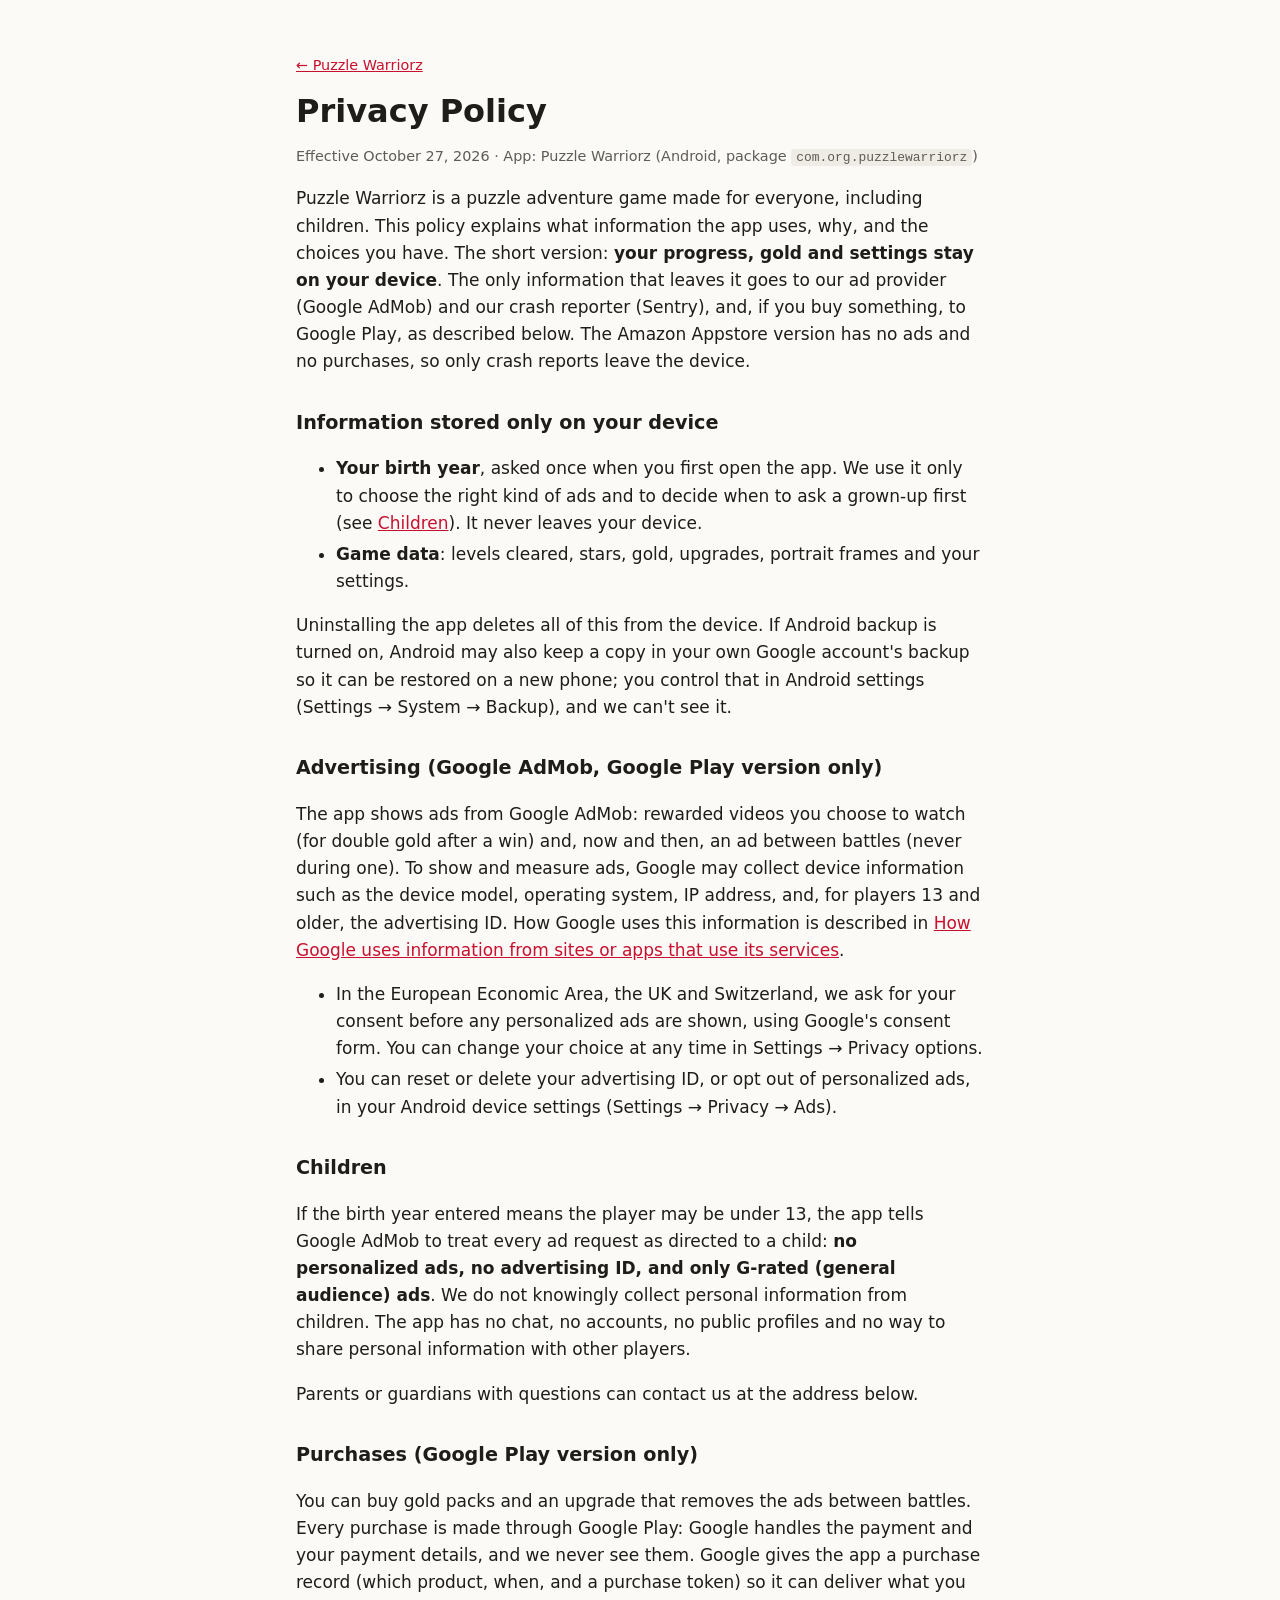
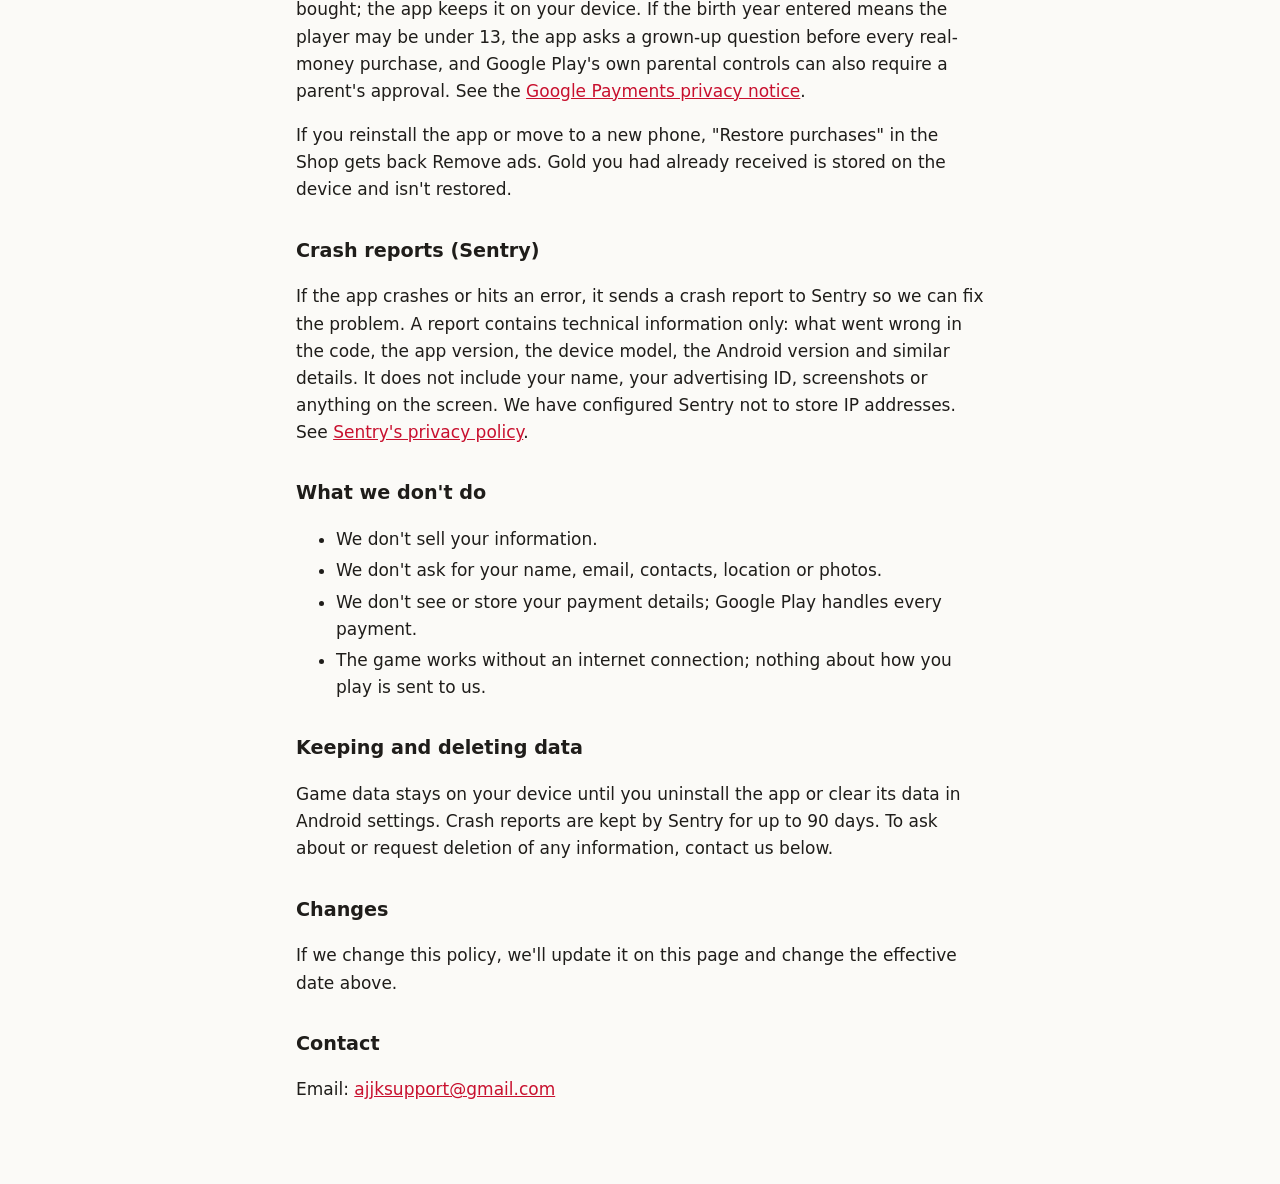
==== privacy.html @ a775af3b "Add Puzzle Warriorz support site: home, privacy policy and app-ads.txt Co-Authored-By: Claude Opus 5" ====
<!doctype html>
<html lang="en">
<head>
<meta charset="utf-8">
<meta name="viewport" content="width=device-width, initial-scale=1">
<title>Privacy Policy – Puzzle Warriorz</title>
<link rel="stylesheet" href="style.css">
</head>
<body>
<main>
<p class="back"><a href="./">← Puzzle Warriorz</a></p>
<h1>Privacy Policy</h1>
<p class="meta">Effective October 27, 2026 · App: Puzzle Warriorz (Android, package <code>com.org.puzzlewarriorz</code>)</p>

<p>Puzzle Warriorz is a puzzle adventure game made for everyone, including children. This policy explains
what information the app uses, why, and the choices you have. The short version: <strong>your progress,
gold and settings stay on your device</strong>. The only information that leaves it goes to our ad provider
(Google AdMob) and our crash reporter (Sentry), and, if you buy something, to Google Play, as described
below. The Amazon Appstore version has no ads and no purchases, so only crash reports leave the device.</p>

<h2>Information stored only on your device</h2>
<ul>
  <li><strong>Your birth year</strong>, asked once when you first open the app. We use it only to choose
    the right kind of ads and to decide when to ask a grown-up first (see <a href="#children">Children</a>).
    It never leaves your device.</li>
  <li><strong>Game data</strong>: levels cleared, stars, gold, upgrades, portrait frames and your settings.</li>
</ul>
<p>Uninstalling the app deletes all of this from the device. If Android backup is turned on, Android may also
keep a copy in your own Google account's backup so it can be restored on a new phone; you control that in
Android settings (Settings → System → Backup), and we can't see it.</p>

<h2>Advertising (Google AdMob, Google Play version only)</h2>
<p>The app shows ads from Google AdMob: rewarded videos you choose to watch (for double gold after a win)
and, now and then, an ad between battles (never during one). To show and measure ads, Google may collect
device information such as the device model, operating system, IP address, and, for players 13 and older,
the advertising ID. How Google uses this information is described in
<a href="https://policies.google.com/technologies/partner-sites">How Google uses information from sites
or apps that use its services</a>.</p>
<ul>
  <li>In the European Economic Area, the UK and Switzerland, we ask for your consent before any personalized
    ads are shown, using Google's consent form. You can change your choice at any time in Settings →
    Privacy options.</li>
  <li>You can reset or delete your advertising ID, or opt out of personalized ads, in your Android device
    settings (Settings → Privacy → Ads).</li>
</ul>

<h2 id="children">Children</h2>
<p>If the birth year entered means the player may be under 13, the app tells Google AdMob to treat every
ad request as directed to a child: <strong>no personalized ads, no advertising ID, and only G-rated
(general audience) ads</strong>. We do not knowingly collect personal information from children. The app
has no chat, no accounts, no public profiles and no way to share personal information with other players.</p>
<p>Parents or guardians with questions can contact us at the address below.</p>

<h2>Purchases (Google Play version only)</h2>
<p>You can buy gold packs and an upgrade that removes the ads between battles. Every purchase is made through
Google Play: Google handles the payment and your payment details, and we never see them. Google gives the
app a purchase record (which product, when, and a purchase token) so it can deliver what you bought; the
app keeps it on your device. If the birth year entered means the player may be under 13, the app asks a
grown-up question before every real-money purchase, and Google Play's own parental controls can also
require a parent's approval. See the
<a href="https://payments.google.com/payments/apis-secure/u/0/get_legal_document?ldo=0&amp;ldt=privacynotice">Google
Payments privacy notice</a>.</p>
<p>If you reinstall the app or move to a new phone, "Restore purchases" in the Shop gets back Remove ads.
Gold you had already received is stored on the device and isn't restored.</p>

<h2>Crash reports (Sentry)</h2>
<p>If the app crashes or hits an error, it sends a crash report to Sentry so we can fix the problem. A
report contains technical information only: what went wrong in the code, the app version, the device
model, the Android version and similar details. It does not include your name, your advertising ID,
screenshots or anything on the screen. We have configured Sentry not to store IP addresses. See
<a href="https://sentry.io/privacy/">Sentry's privacy policy</a>.</p>

<h2>What we don't do</h2>
<ul>
  <li>We don't sell your information.</li>
  <li>We don't ask for your name, email, contacts, location or photos.</li>
  <li>We don't see or store your payment details; Google Play handles every payment.</li>
  <li>The game works without an internet connection; nothing about how you play is sent to us.</li>
</ul>

<h2>Keeping and deleting data</h2>
<p>Game data stays on your device until you uninstall the app or clear its data in Android settings.
Crash reports are kept by Sentry for up to 90 days. To ask about or request deletion of any information,
contact us below.</p>

<h2>Changes</h2>
<p>If we change this policy, we'll update it on this page and change the effective date above.</p>

<h2>Contact</h2>
<p>Email: <a href="mailto:ajjksupport@gmail.com">ajjksupport@gmail.com</a></p>
</main>
</body>
</html>
---- style.css ----
:root {
  --bg: #fbfaf7;
  --text: #1f1d1a;
  --muted: #5f5b55;
  --accent: #c8102e;
  --code: #efece6;
}
@media (prefers-color-scheme: dark) {
  :root {
    --bg: #161514;
    --text: #ece9e4;
    --muted: #a8a39b;
    --accent: #ff6b6b;
    --code: #24221f;
  }
}
* { box-sizing: border-box; }
body {
  margin: 0;
  background: var(--bg);
  color: var(--text);
  font: 17px/1.6 system-ui, -apple-system, "Segoe UI", Roboto, sans-serif;
}
main { max-width: 720px; margin: 0 auto; padding: 40px 16px 64px; }
h1 { font-size: 2rem; line-height: 1.2; margin: 0 0 8px; }
h2 { font-size: 1.2rem; margin: 32px 0 8px; }
a { color: var(--accent); }
.meta, .back { color: var(--muted); font-size: 0.9rem; }
.lead { font-size: 1.15rem; }
code { background: var(--code); padding: 1px 5px; border-radius: 4px; font-size: 0.9em; }
li { margin: 4px 0; }
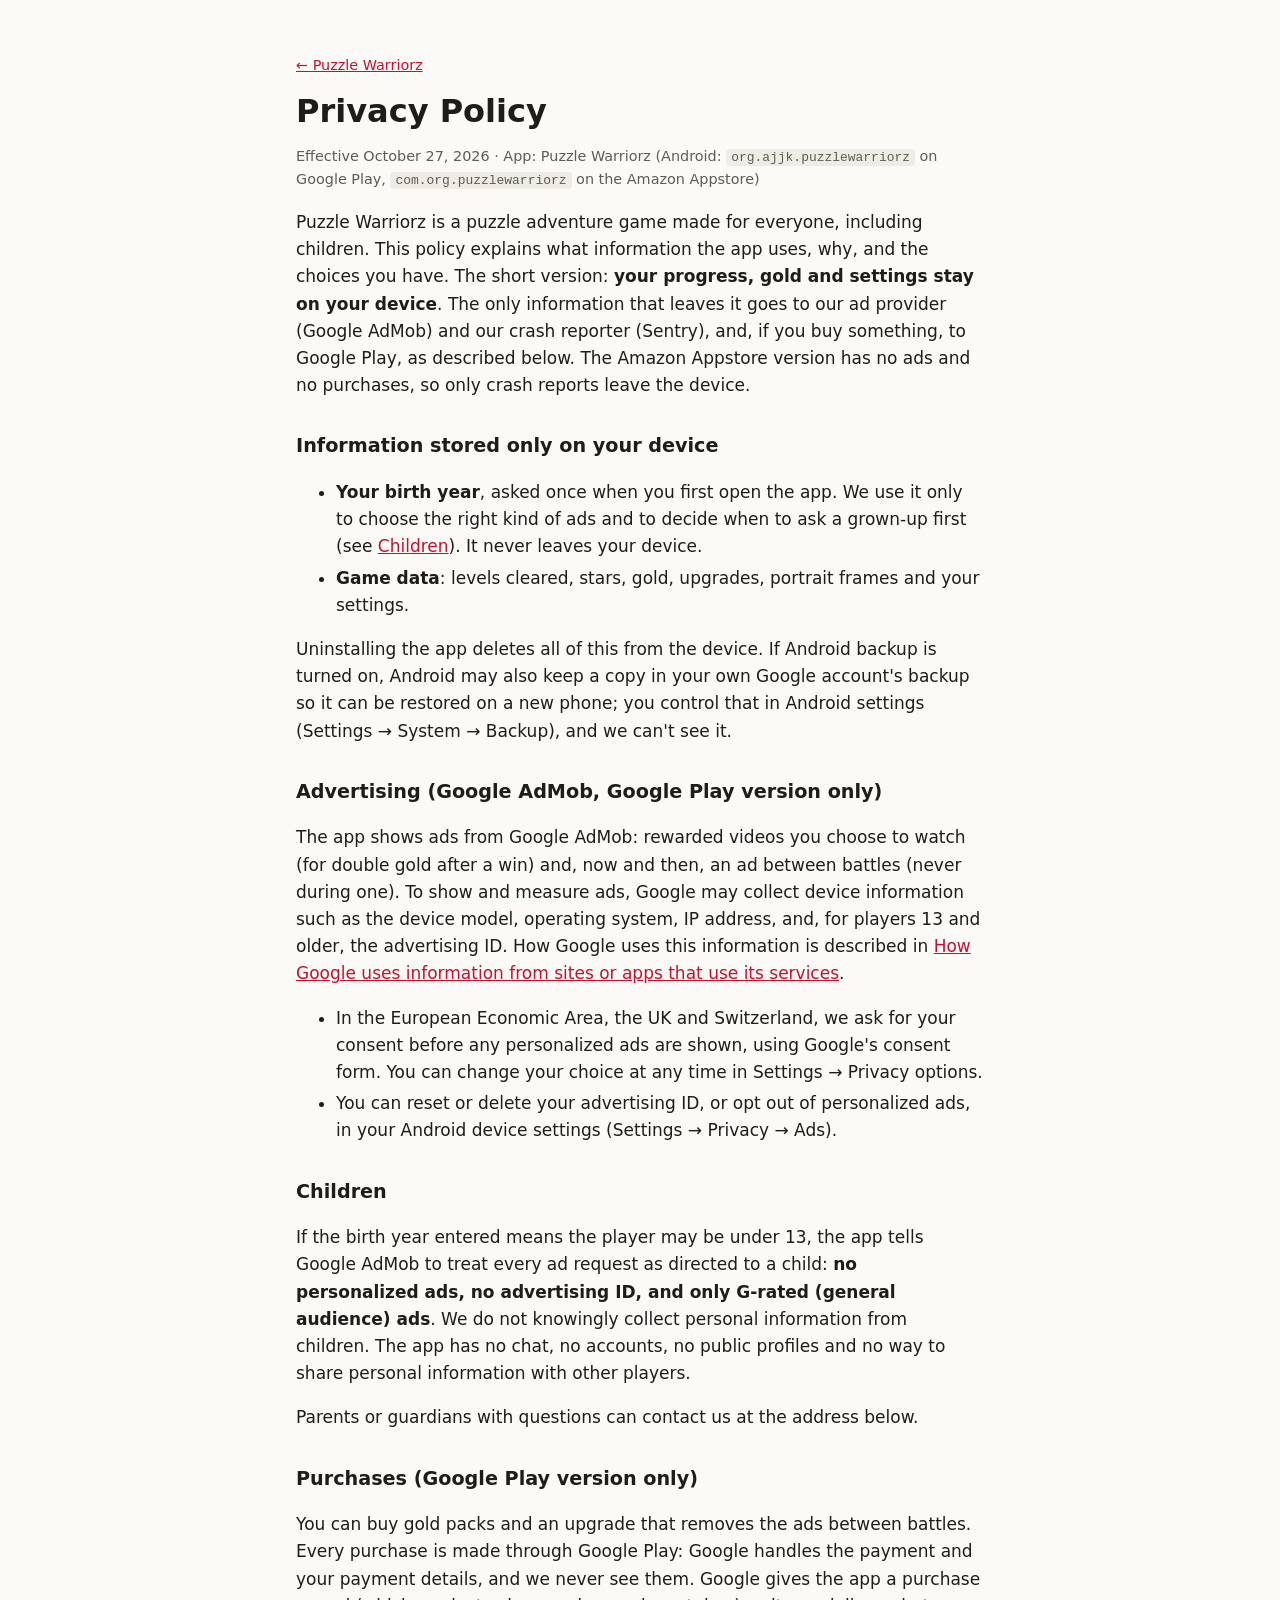
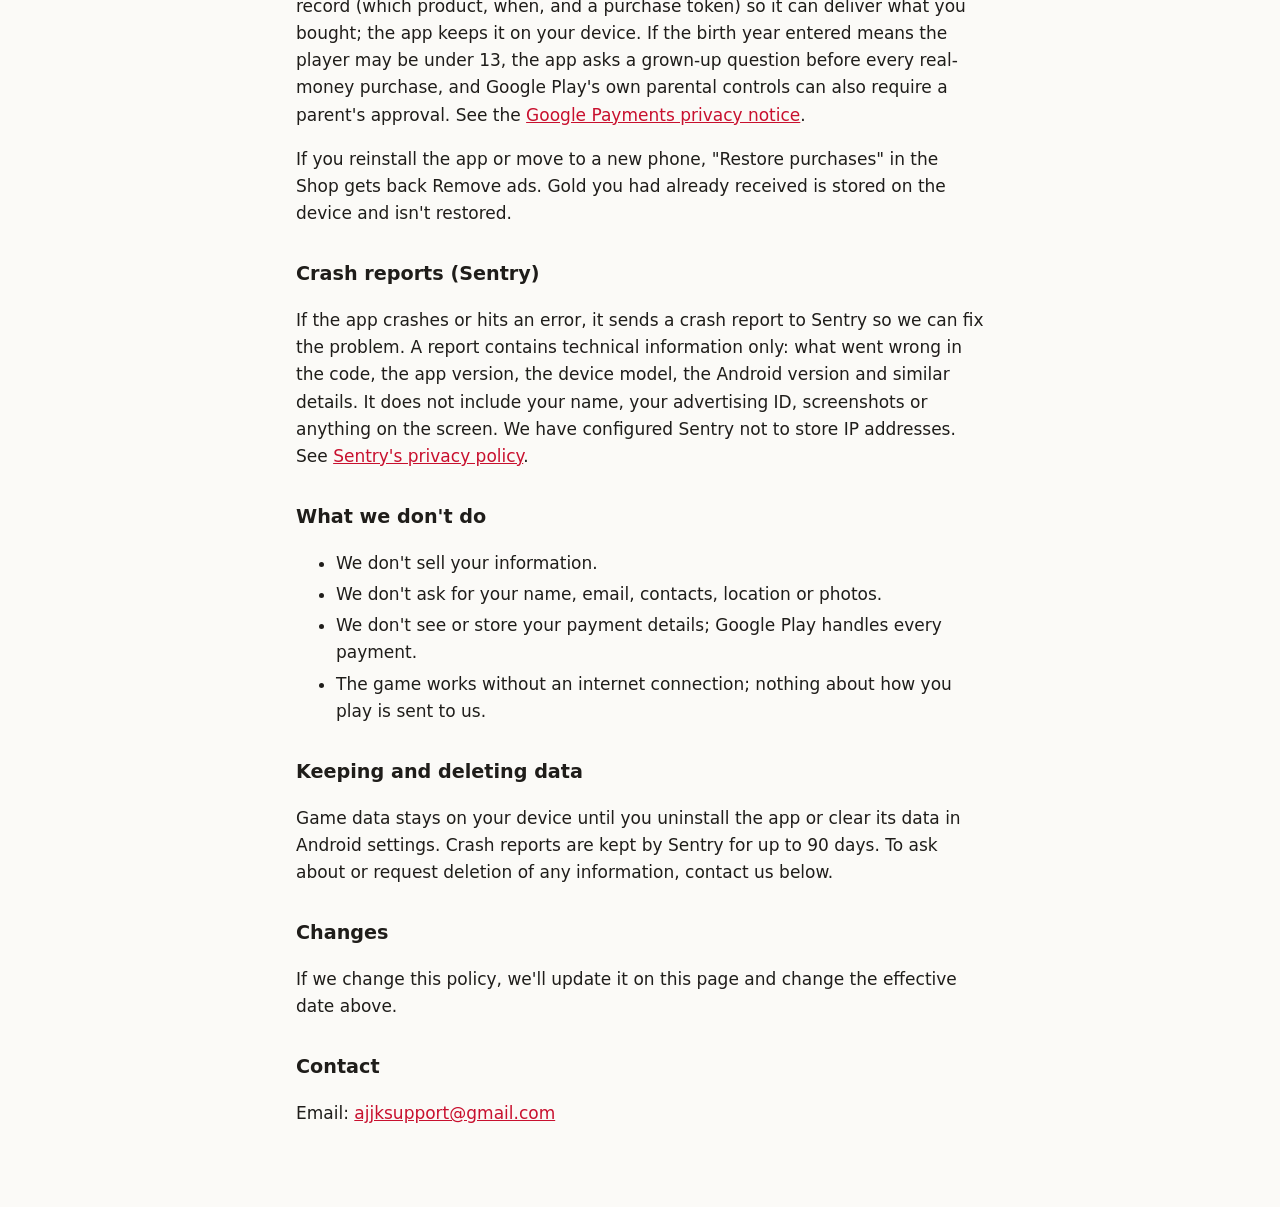
==== commit b83acdc0: "Name the Google Play package in the privacy policy Co-Authored-By: Claude Opus 5.5 <noreply@anthropi" ====
--- a/privacy.html
+++ b/privacy.html
@@ -10,7 +10,7 @@
 <main>
 <p class="back"><a href="./">← Puzzle Warriorz</a></p>
 <h1>Privacy Policy</h1>
-<p class="meta">Effective October 27, 2026 · App: Puzzle Warriorz (Android, package <code>com.org.puzzlewarriorz</code>)</p>
+<p class="meta">Effective October 27, 2026 · App: Puzzle Warriorz (Android: <code>org.ajjk.puzzlewarriorz</code> on Google Play, <code>com.org.puzzlewarriorz</code> on the Amazon Appstore)</p>
 
 <p>Puzzle Warriorz is a puzzle adventure game made for everyone, including children. This policy explains
 what information the app uses, why, and the choices you have. The short version: <strong>your progress,
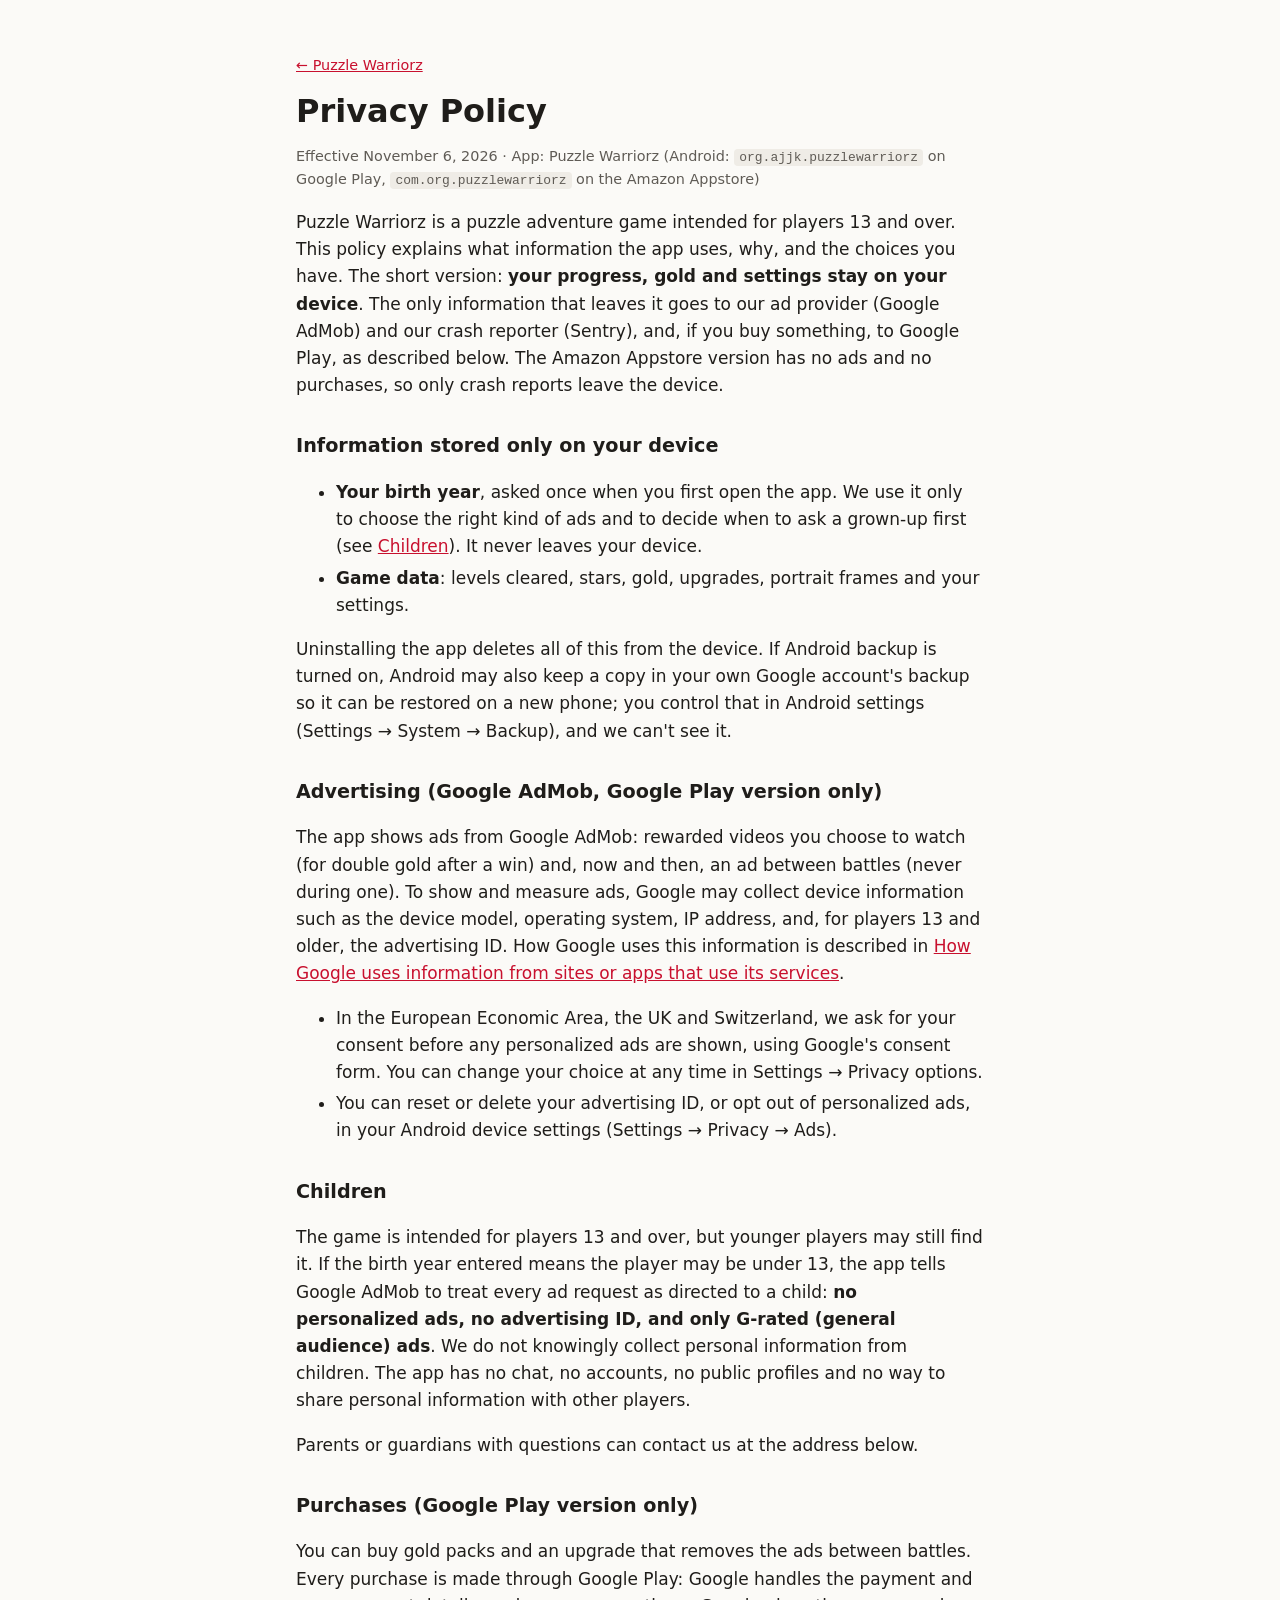
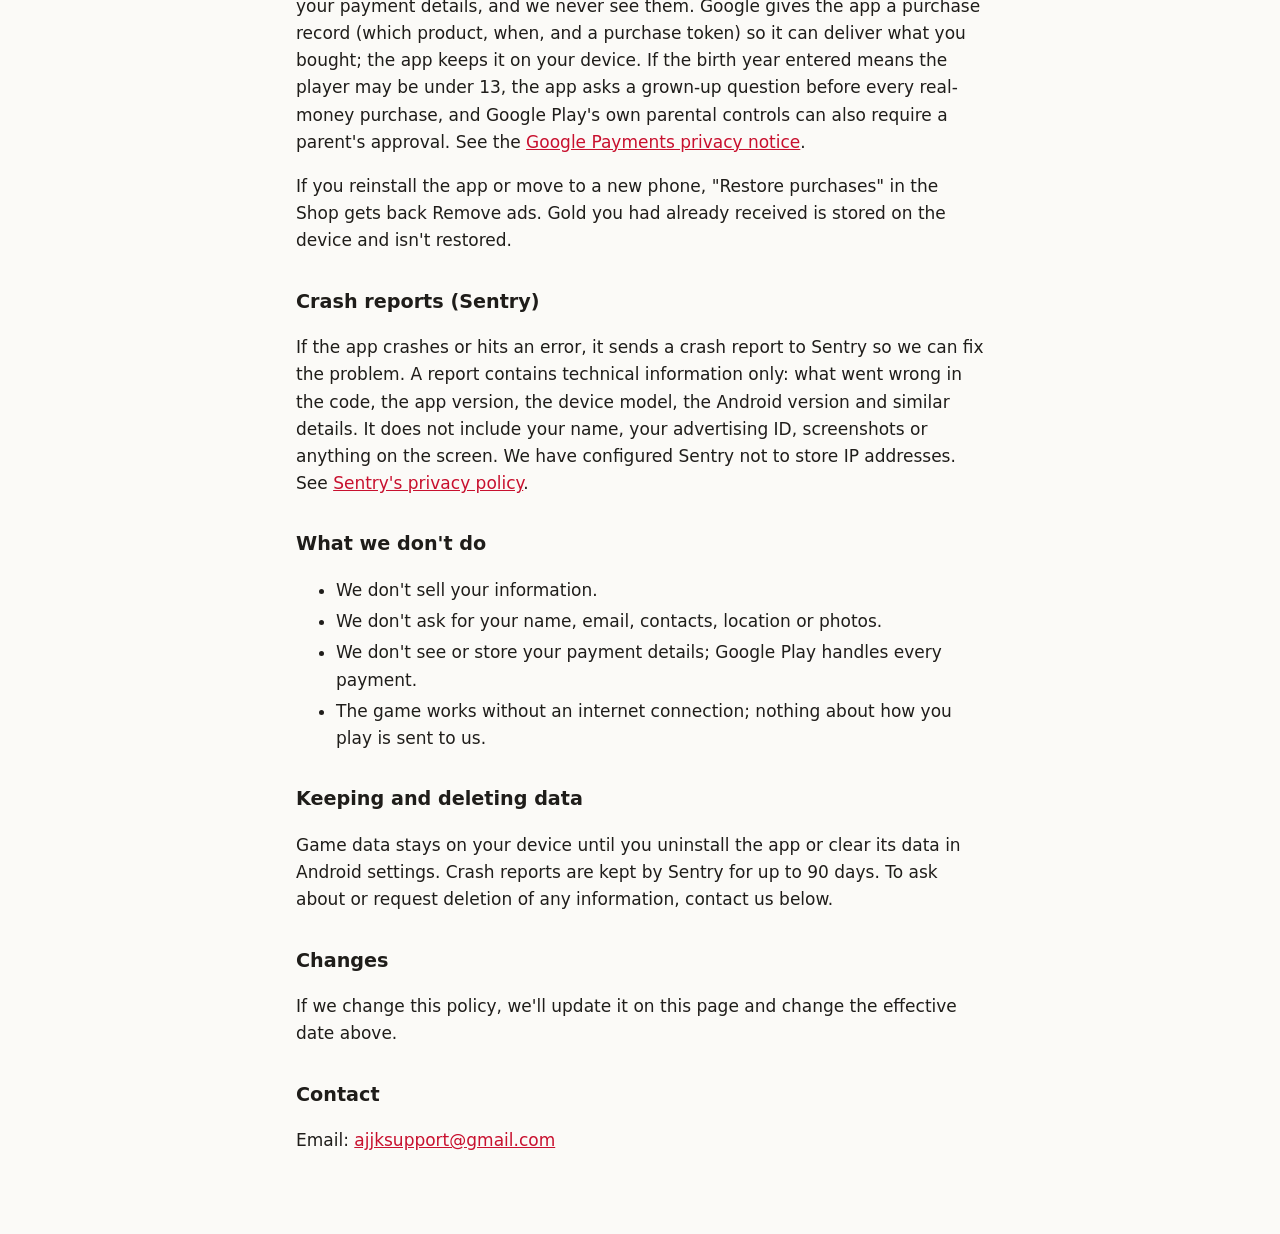
==== commit 56ed8540: "State in the privacy policy that the game is for players 13 and over Co-Authored-By: Claude Opus 5.5" ====
--- a/privacy.html
+++ b/privacy.html
@@ -10,9 +10,9 @@
 <main>
 <p class="back"><a href="./">← Puzzle Warriorz</a></p>
 <h1>Privacy Policy</h1>
-<p class="meta">Effective October 27, 2026 · App: Puzzle Warriorz (Android: <code>org.ajjk.puzzlewarriorz</code> on Google Play, <code>com.org.puzzlewarriorz</code> on the Amazon Appstore)</p>
+<p class="meta">Effective November 6, 2026 · App: Puzzle Warriorz (Android: <code>org.ajjk.puzzlewarriorz</code> on Google Play, <code>com.org.puzzlewarriorz</code> on the Amazon Appstore)</p>
 
-<p>Puzzle Warriorz is a puzzle adventure game made for everyone, including children. This policy explains
+<p>Puzzle Warriorz is a puzzle adventure game intended for players 13 and over. This policy explains
 what information the app uses, why, and the choices you have. The short version: <strong>your progress,
 gold and settings stay on your device</strong>. The only information that leaves it goes to our ad provider
 (Google AdMob) and our crash reporter (Sentry), and, if you buy something, to Google Play, as described
@@ -45,7 +45,7 @@
 </ul>
 
 <h2 id="children">Children</h2>
-<p>If the birth year entered means the player may be under 13, the app tells Google AdMob to treat every
+<p>The game is intended for players 13 and over, but younger players may still find it. If the birth year entered means the player may be under 13, the app tells Google AdMob to treat every
 ad request as directed to a child: <strong>no personalized ads, no advertising ID, and only G-rated
 (general audience) ads</strong>. We do not knowingly collect personal information from children. The app
 has no chat, no accounts, no public profiles and no way to share personal information with other players.</p>
